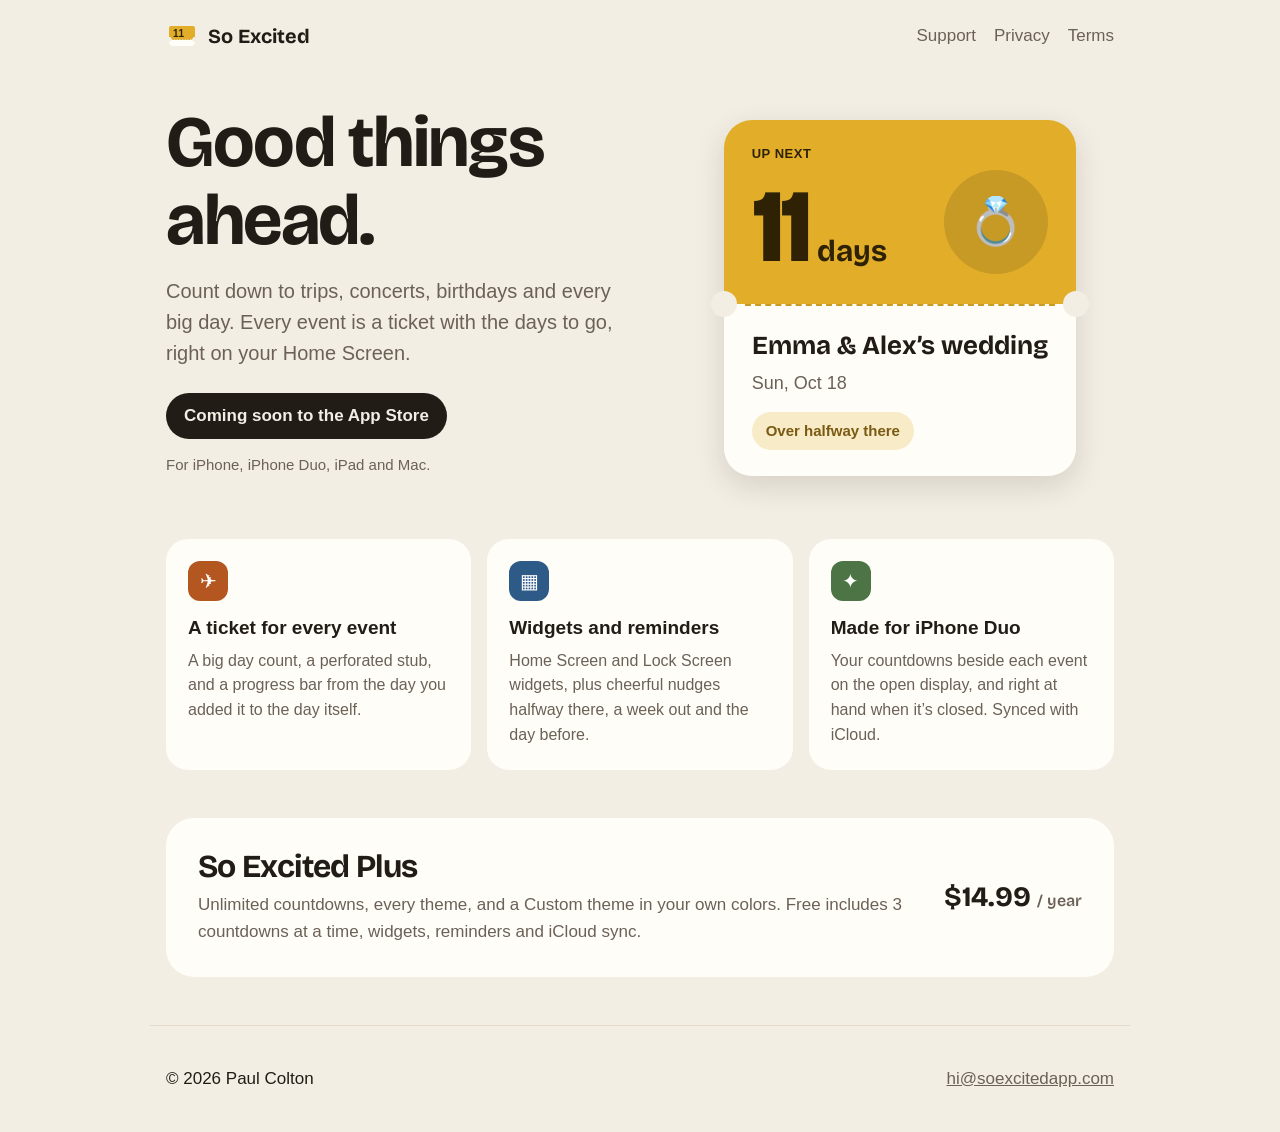
==== app/index.html @ 6250735d "Add the So Excited site: home, privacy, terms and support Co-Authored-By: Claude Opus 5.5 <noreply@a" ====
<!doctype html>
<html lang="en" data-redirect="1">
<head>
  <meta charset="utf-8">
  <title>So Excited</title>
  <!-- The link the app's share cards carry (soexcitedapp.com/app): the App
       Store once So Excited is on it, the site until then (see /store.js). -->
  <link rel="canonical" href="https://soexcitedapp.com/">
  <noscript><meta http-equiv="refresh" content="0; url=/"></noscript>
  <script src="/store.js"></script>
</head>
<body><p><a href="/">So Excited</a></p></body>
</html>
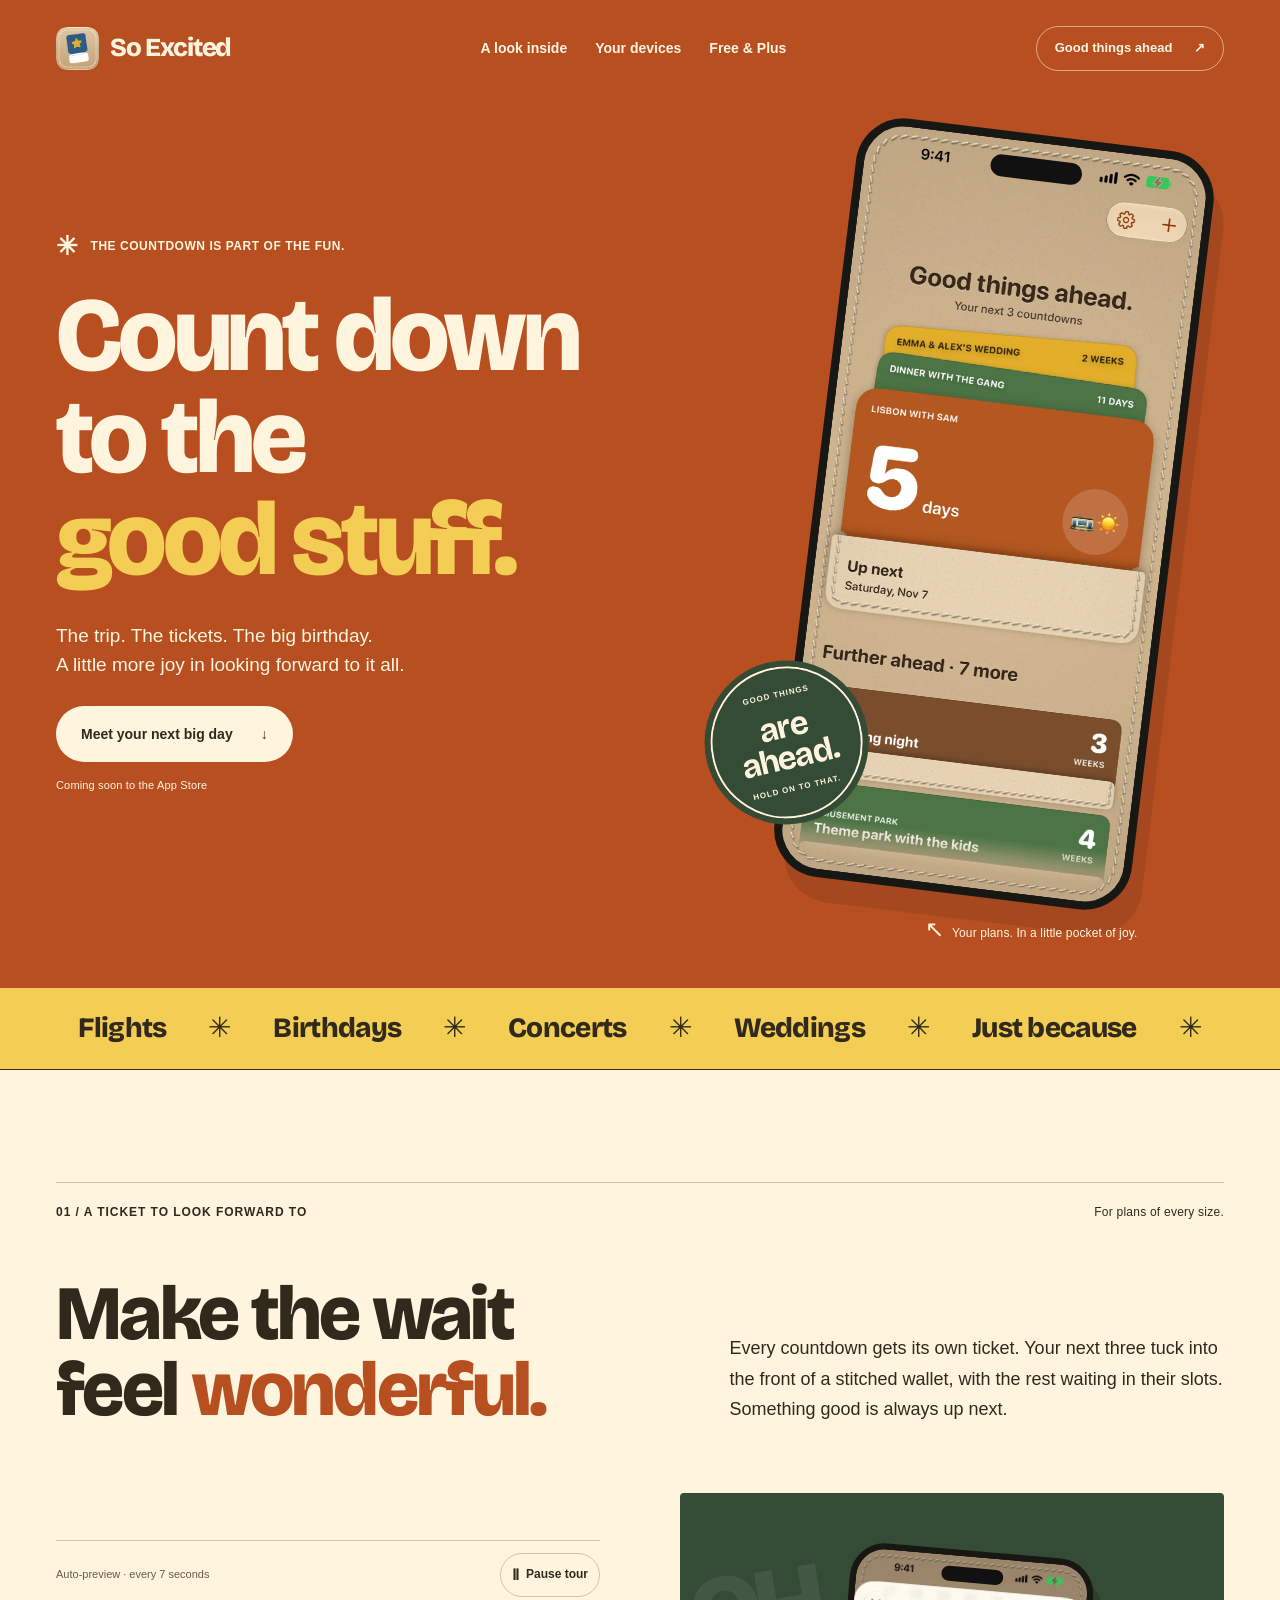
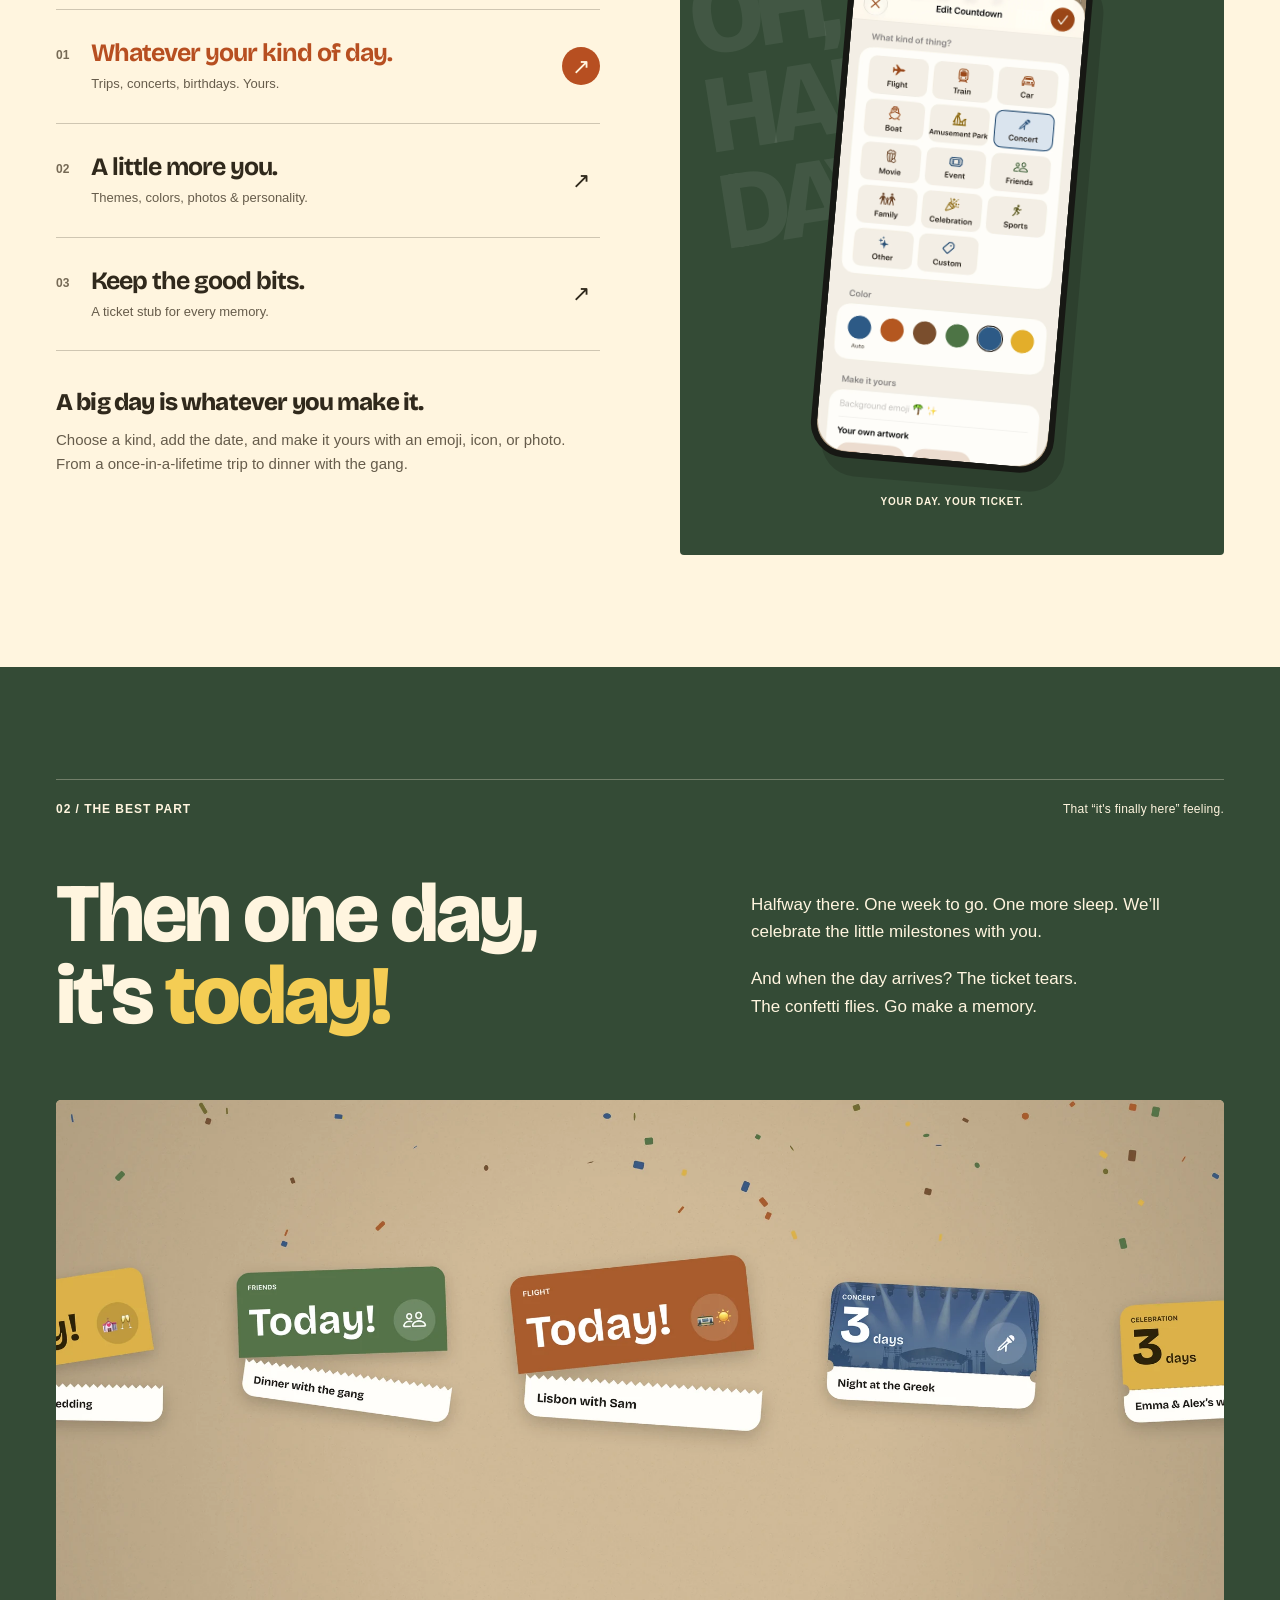
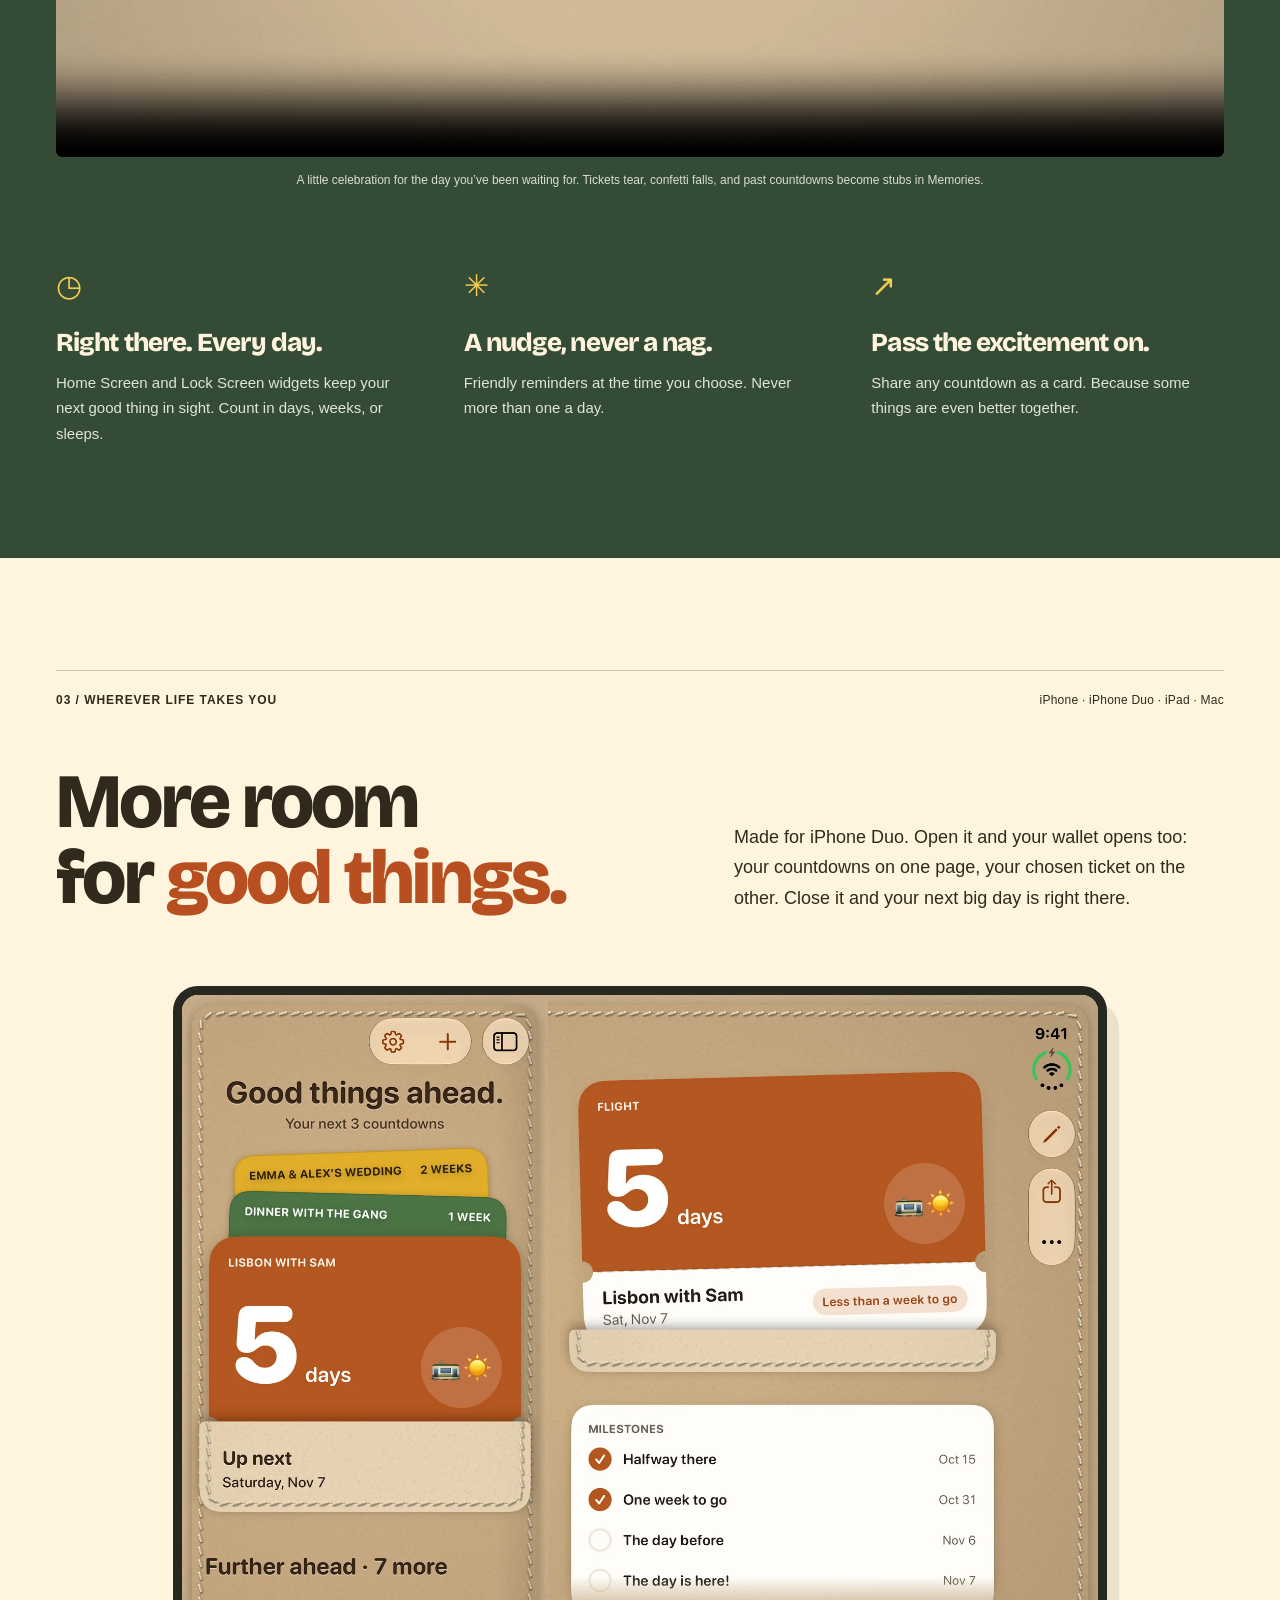
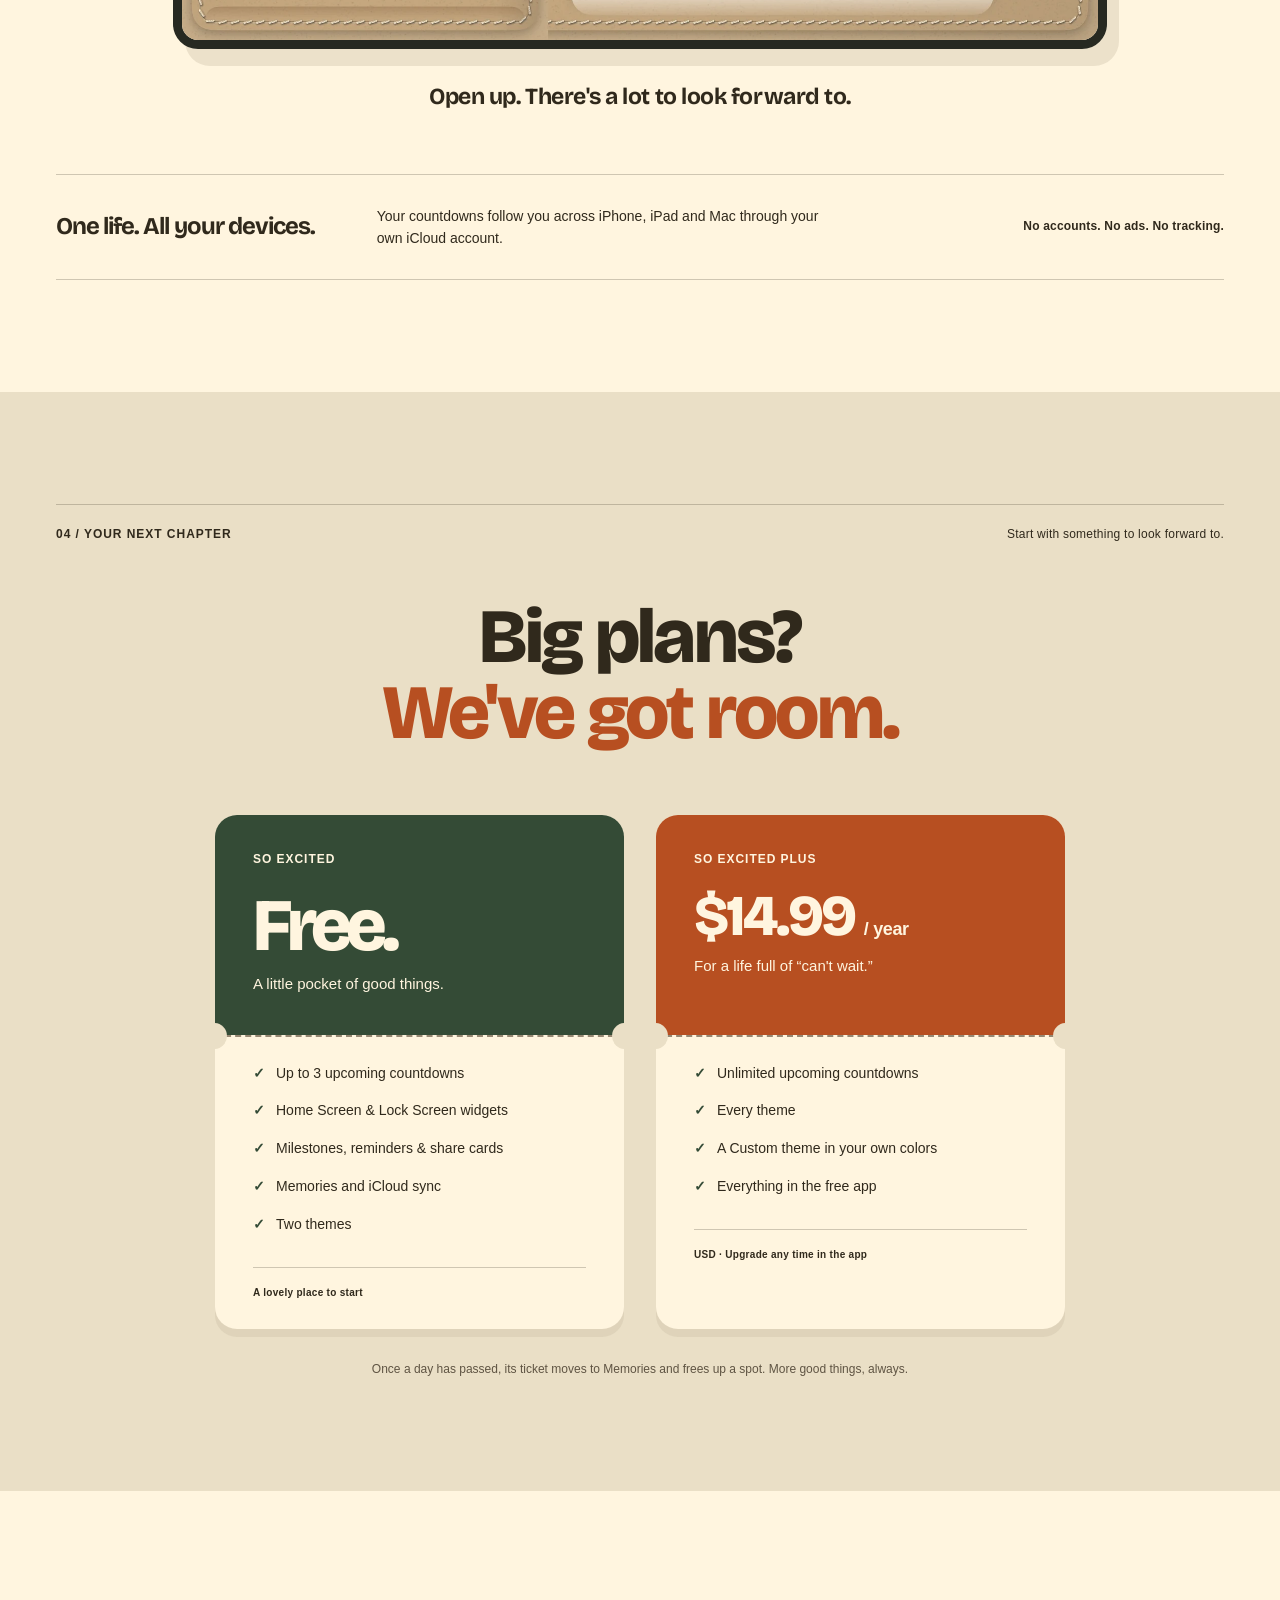
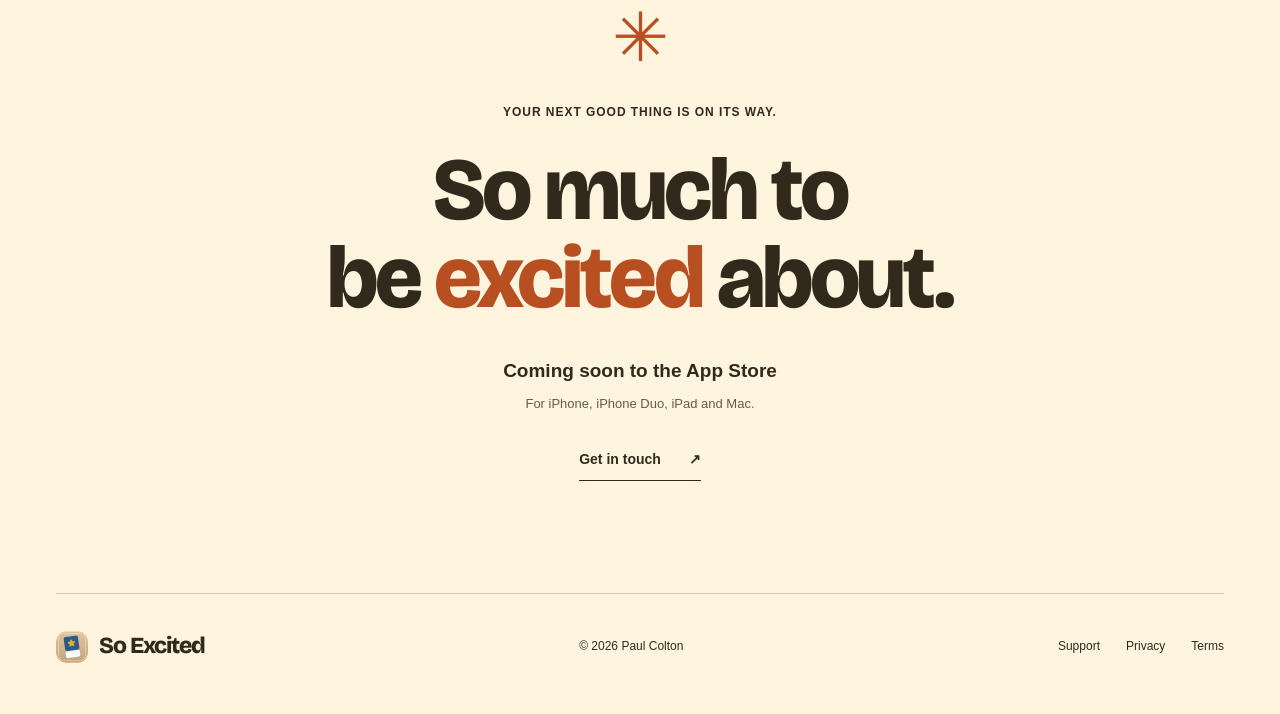
==== commit 58d93898: "Configure App Store release detection and fallback handling" ====
--- a/app/index.html
+++ b/app/index.html
@@ -7,7 +7,7 @@
        Store once So Excited is on it, the site until then (see /store.js). -->
   <link rel="canonical" href="https://soexcitedapp.com/">
   <noscript><meta http-equiv="refresh" content="0; url=/"></noscript>
-  <script src="/store.js"></script>
+  <script src="/store.js?v=20261012" defer></script>
 </head>
 <body><p><a href="/">So Excited</a></p></body>
 </html>
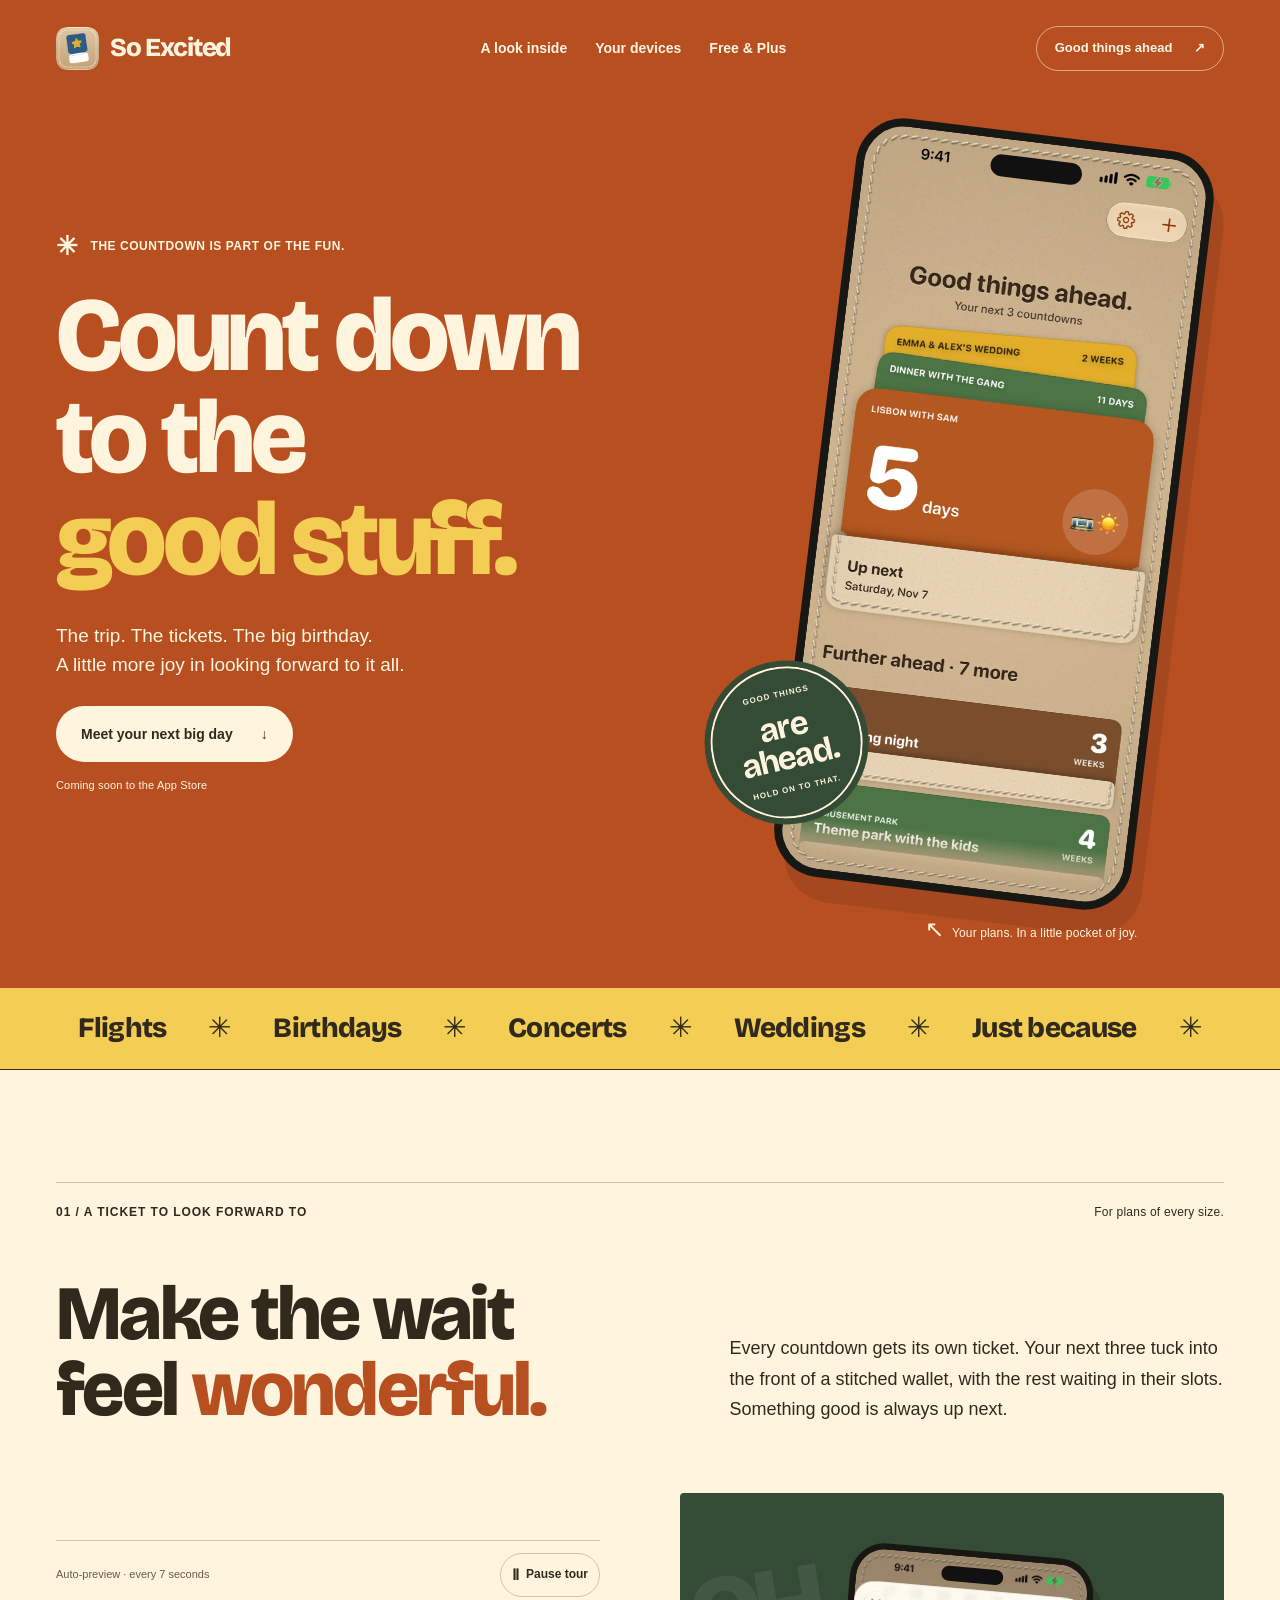
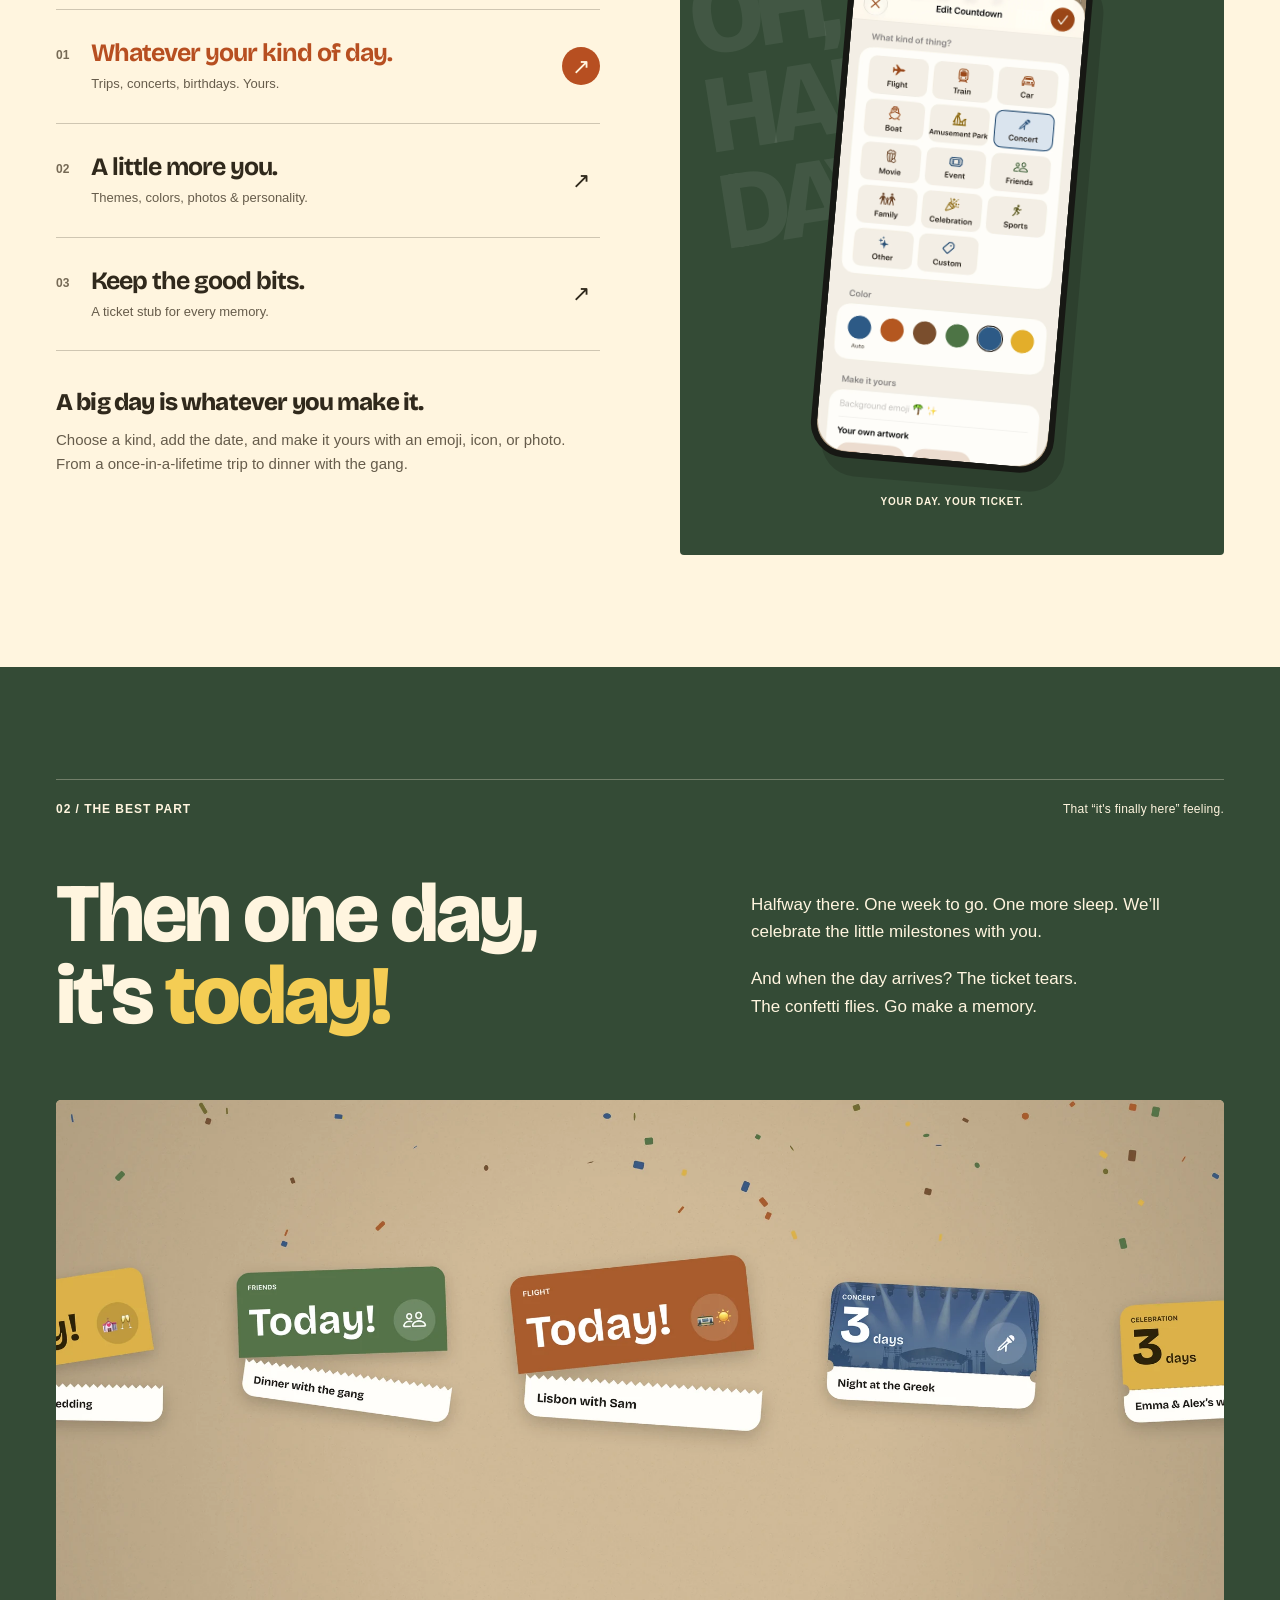
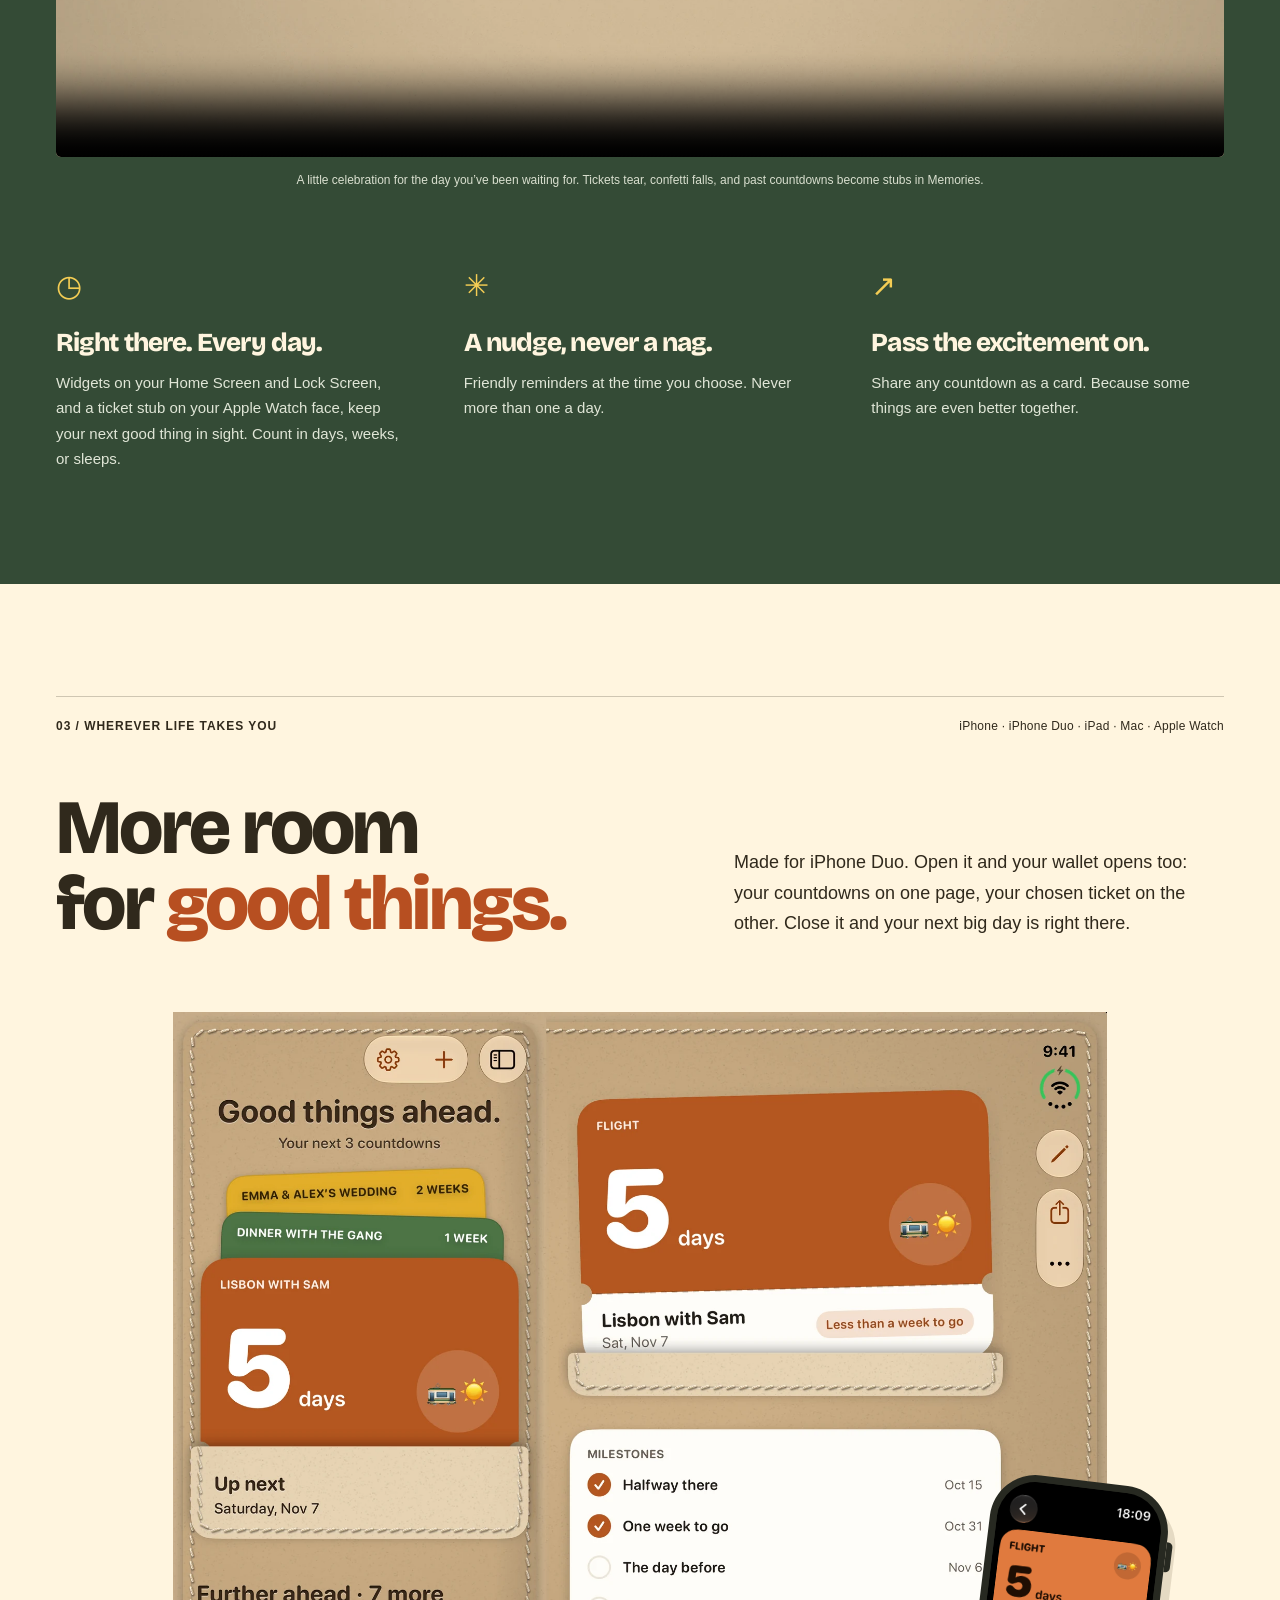
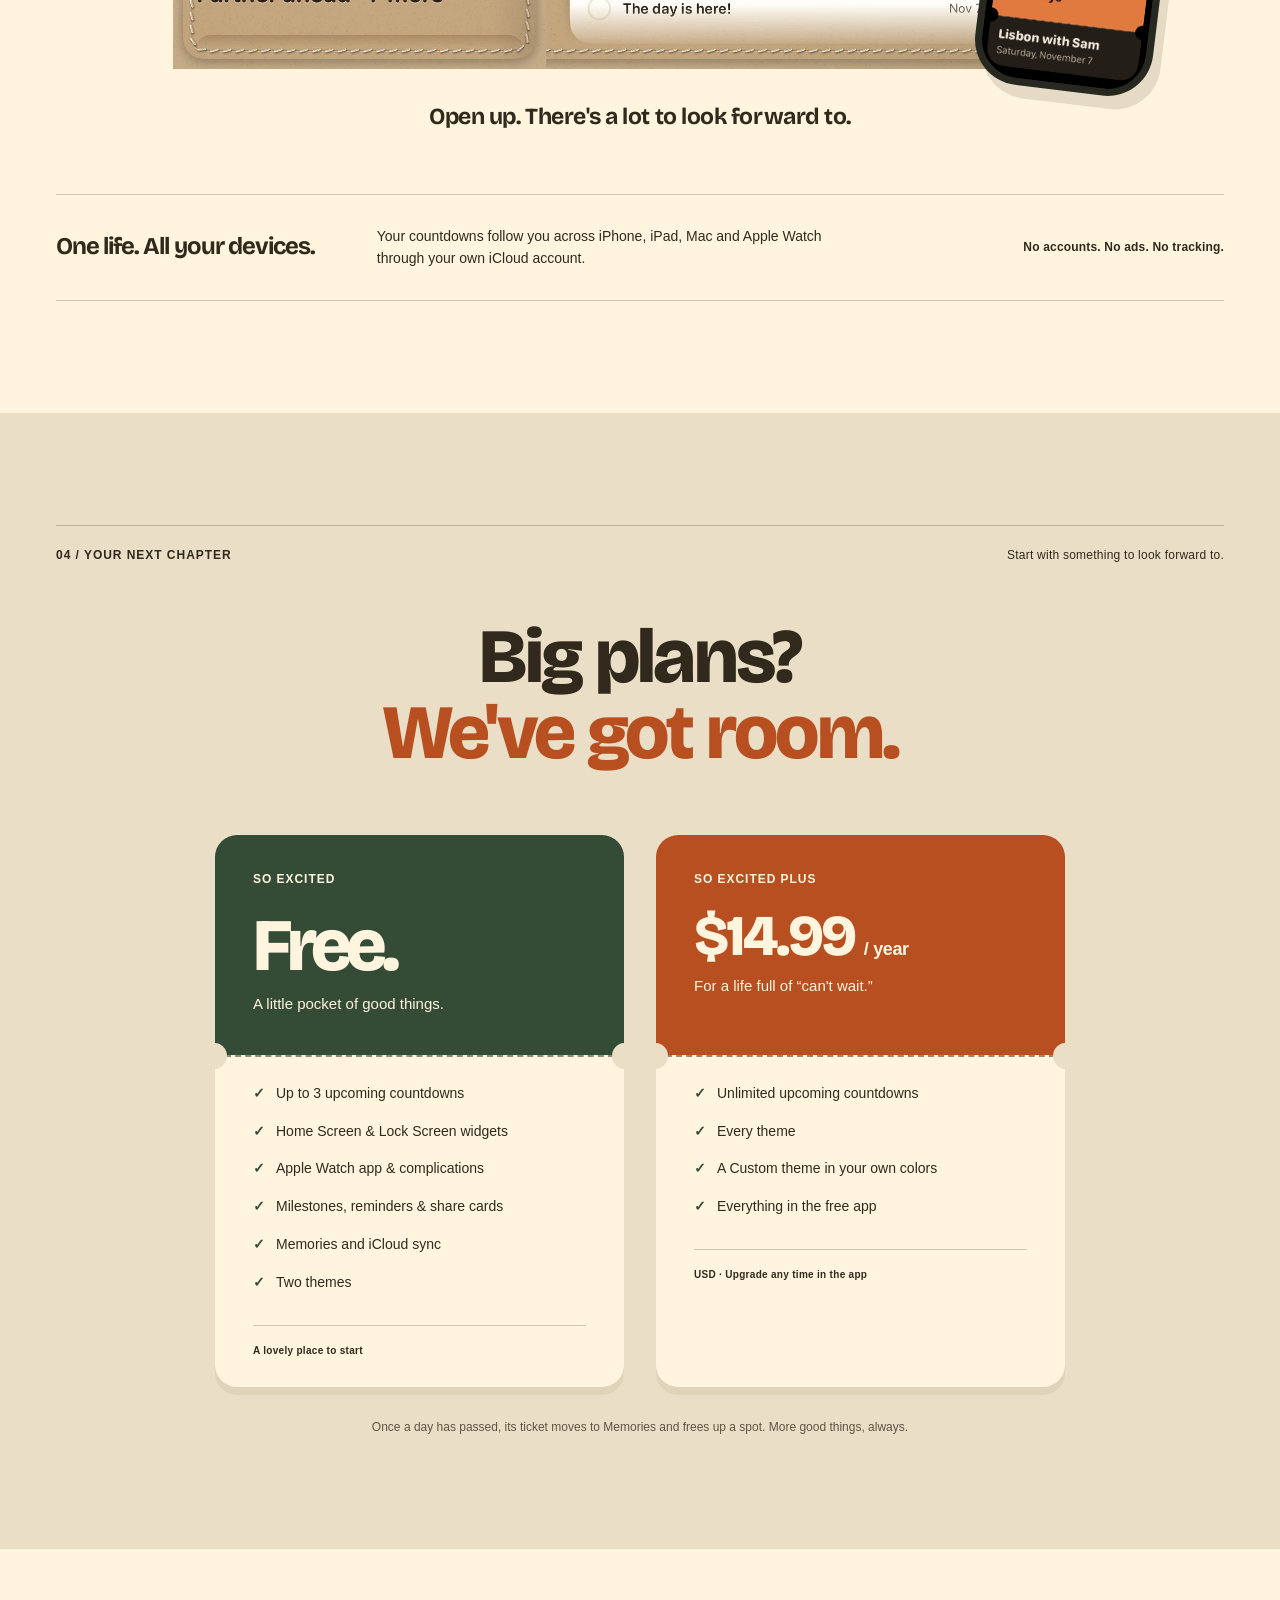
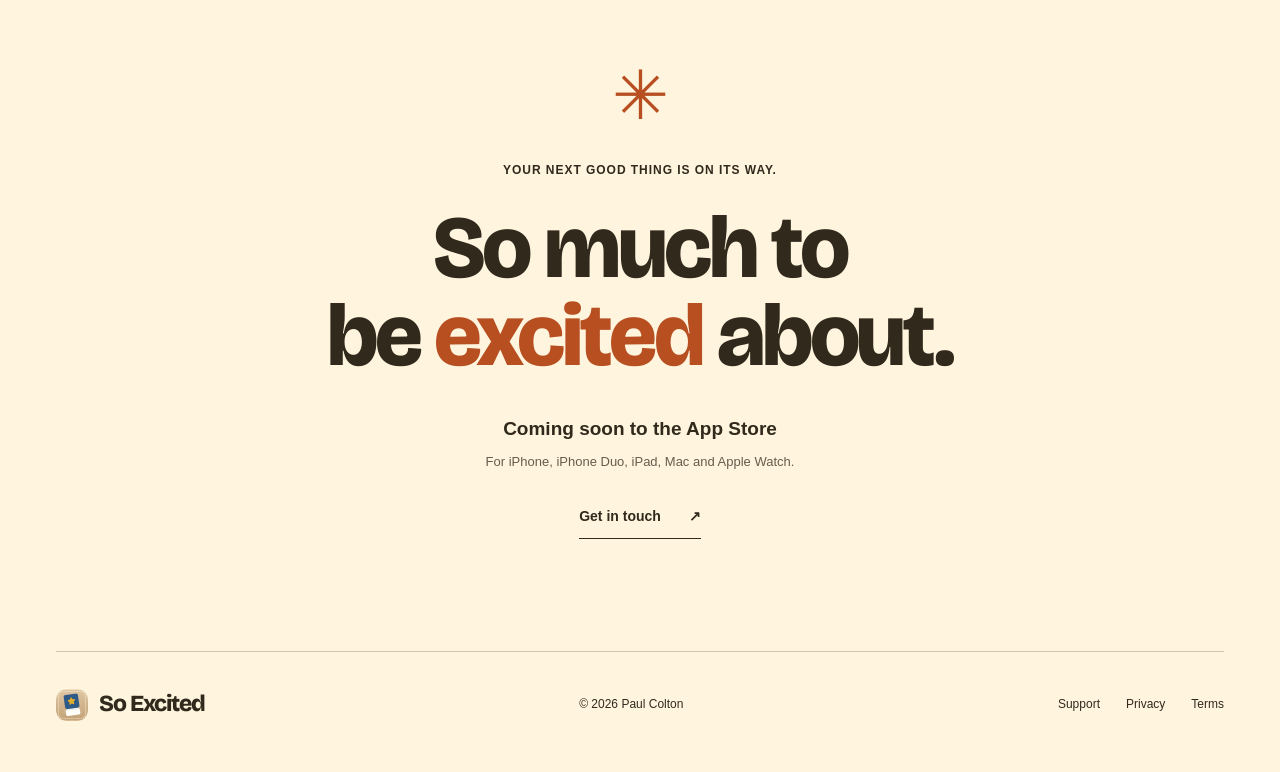
==== commit f478b9c1: "better socials previews" ====
--- a/app/index.html
+++ b/app/index.html
@@ -2,11 +2,30 @@
 <html lang="en" data-redirect="1">
 <head>
   <meta charset="utf-8">
-  <title>So Excited</title>
+  <title>So Excited — Count down to the good stuff.</title>
+  <meta name="viewport" content="width=device-width, initial-scale=1">
+  <meta name="description" content="A little more joy in the waiting. So Excited turns trips, birthdays, concerts and all your big days into beautiful countdown tickets.">
   <!-- The link the app's share cards carry (soexcitedapp.com/app): the App
        Store once So Excited is on it, the site until then (see /store.js). -->
+  <!-- Static sharing metadata: available to crawlers without JavaScript. -->
+  <meta property="og:type" content="website">
+  <meta property="og:site_name" content="So Excited">
+  <meta property="og:locale" content="en_US">
+  <meta property="og:url" content="https://soexcitedapp.com/app">
+  <meta property="og:title" content="So Excited — Count down to the good stuff.">
+  <meta property="og:description" content="A little more joy in the waiting. So Excited turns trips, birthdays, concerts and all your big days into beautiful countdown tickets.">
+  <meta property="og:image" content="https://soexcitedapp.com/media/social-preview.png">
+  <meta property="og:image:secure_url" content="https://soexcitedapp.com/media/social-preview.png">
+  <meta property="og:image:type" content="image/png">
+  <meta property="og:image:width" content="1200">
+  <meta property="og:image:height" content="630">
+  <meta property="og:image:alt" content="So Excited — Count down to the good stuff. Countdown tickets on iPhone Duo and Apple Watch.">
+  <meta name="twitter:card" content="summary_large_image">
+  <meta name="twitter:title" content="So Excited — Count down to the good stuff.">
+  <meta name="twitter:description" content="A little more joy in the waiting. So Excited turns trips, birthdays, concerts and all your big days into beautiful countdown tickets.">
+  <meta name="twitter:image" content="https://soexcitedapp.com/media/social-preview.png">
+  <meta name="twitter:image:alt" content="So Excited — Count down to the good stuff. Countdown tickets on iPhone Duo and Apple Watch.">
   <link rel="canonical" href="https://soexcitedapp.com/">
-  <noscript><meta http-equiv="refresh" content="0; url=/"></noscript>
   <script src="/store.js?v=20261012" defer></script>
 </head>
 <body><p><a href="/">So Excited</a></p></body>
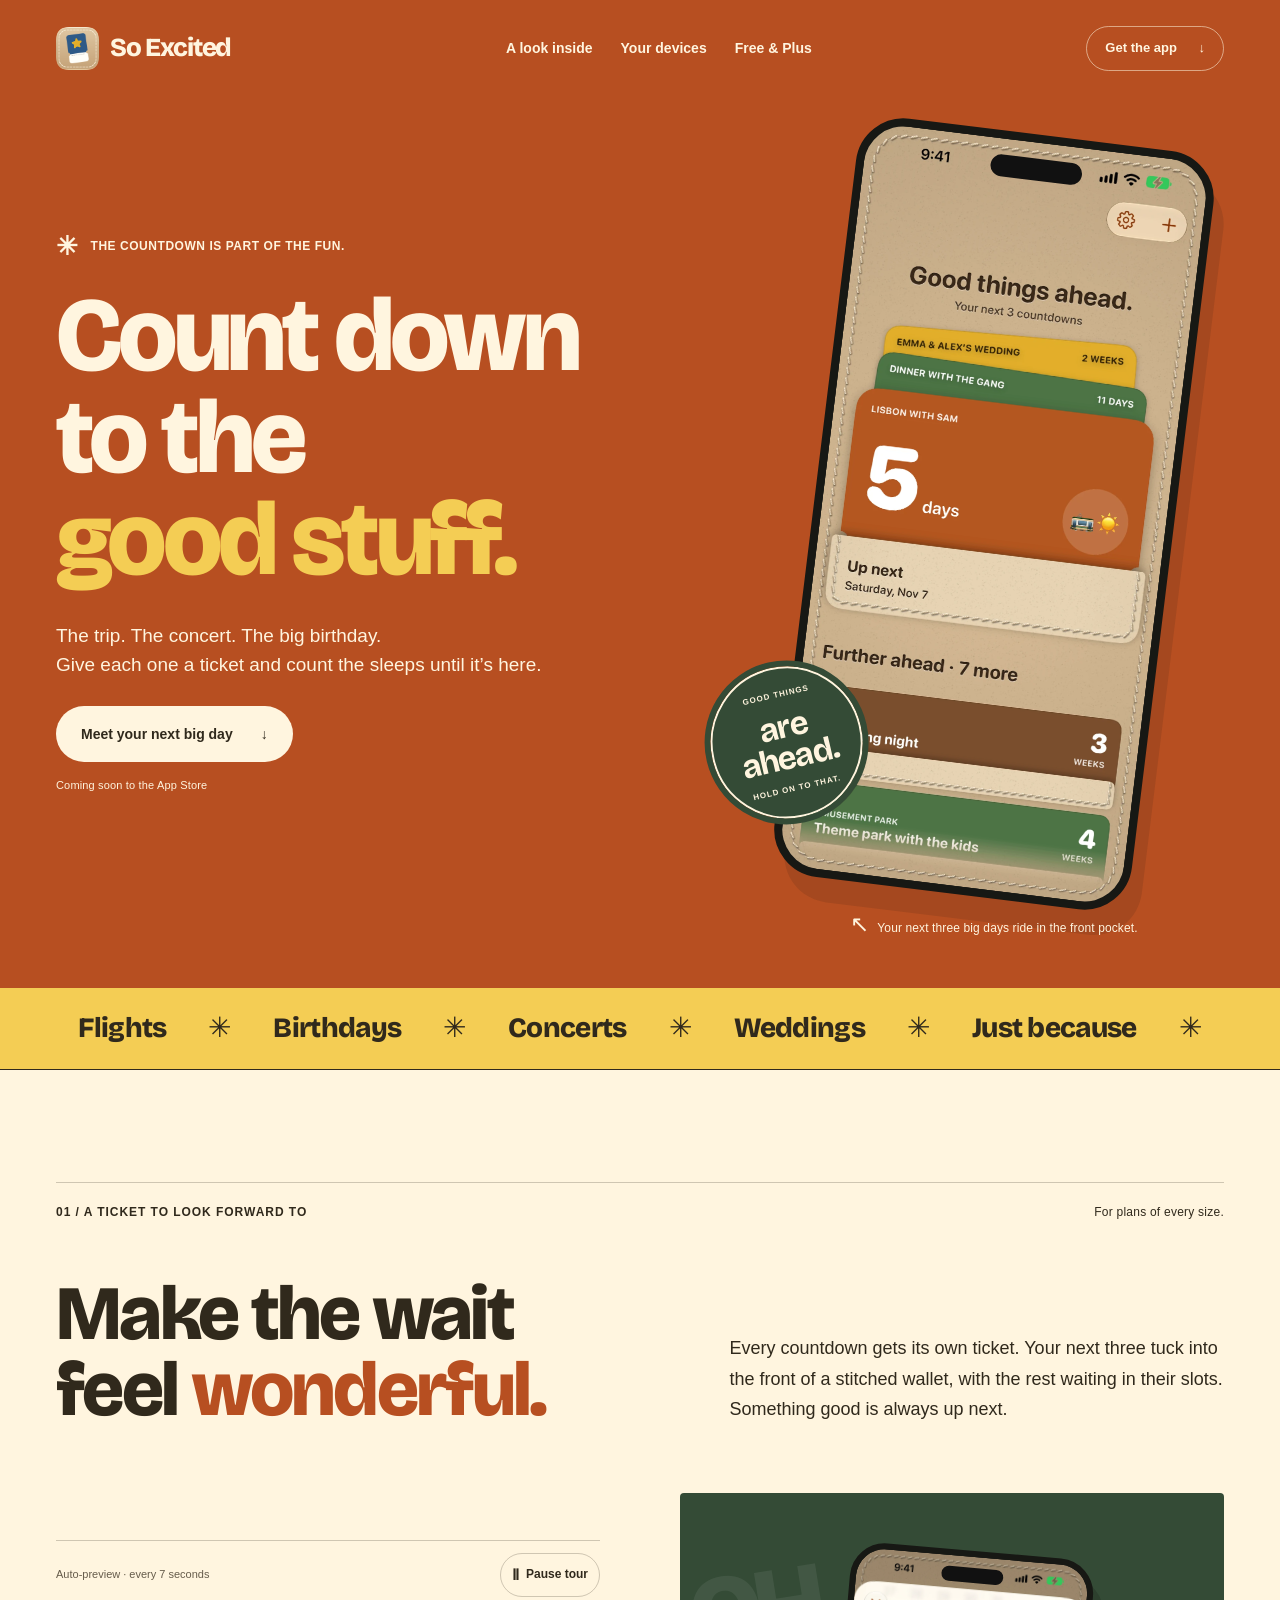
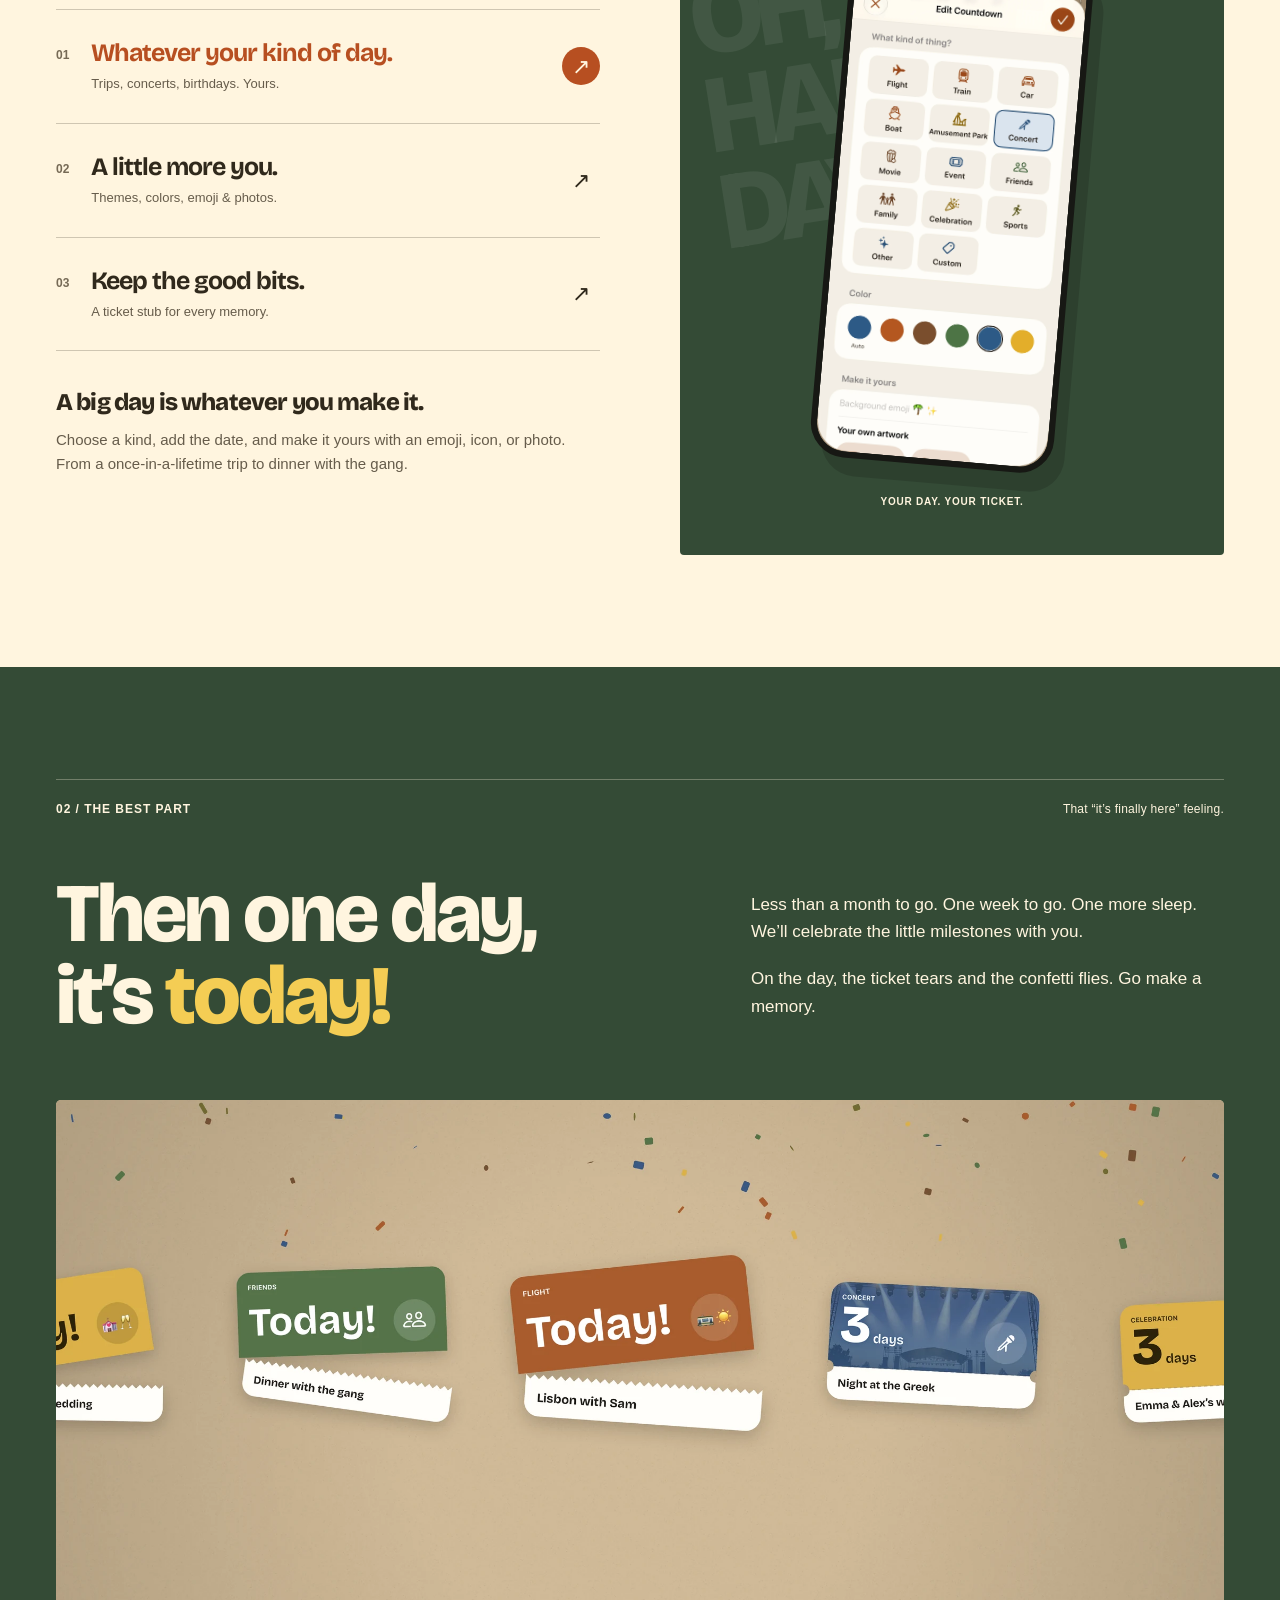
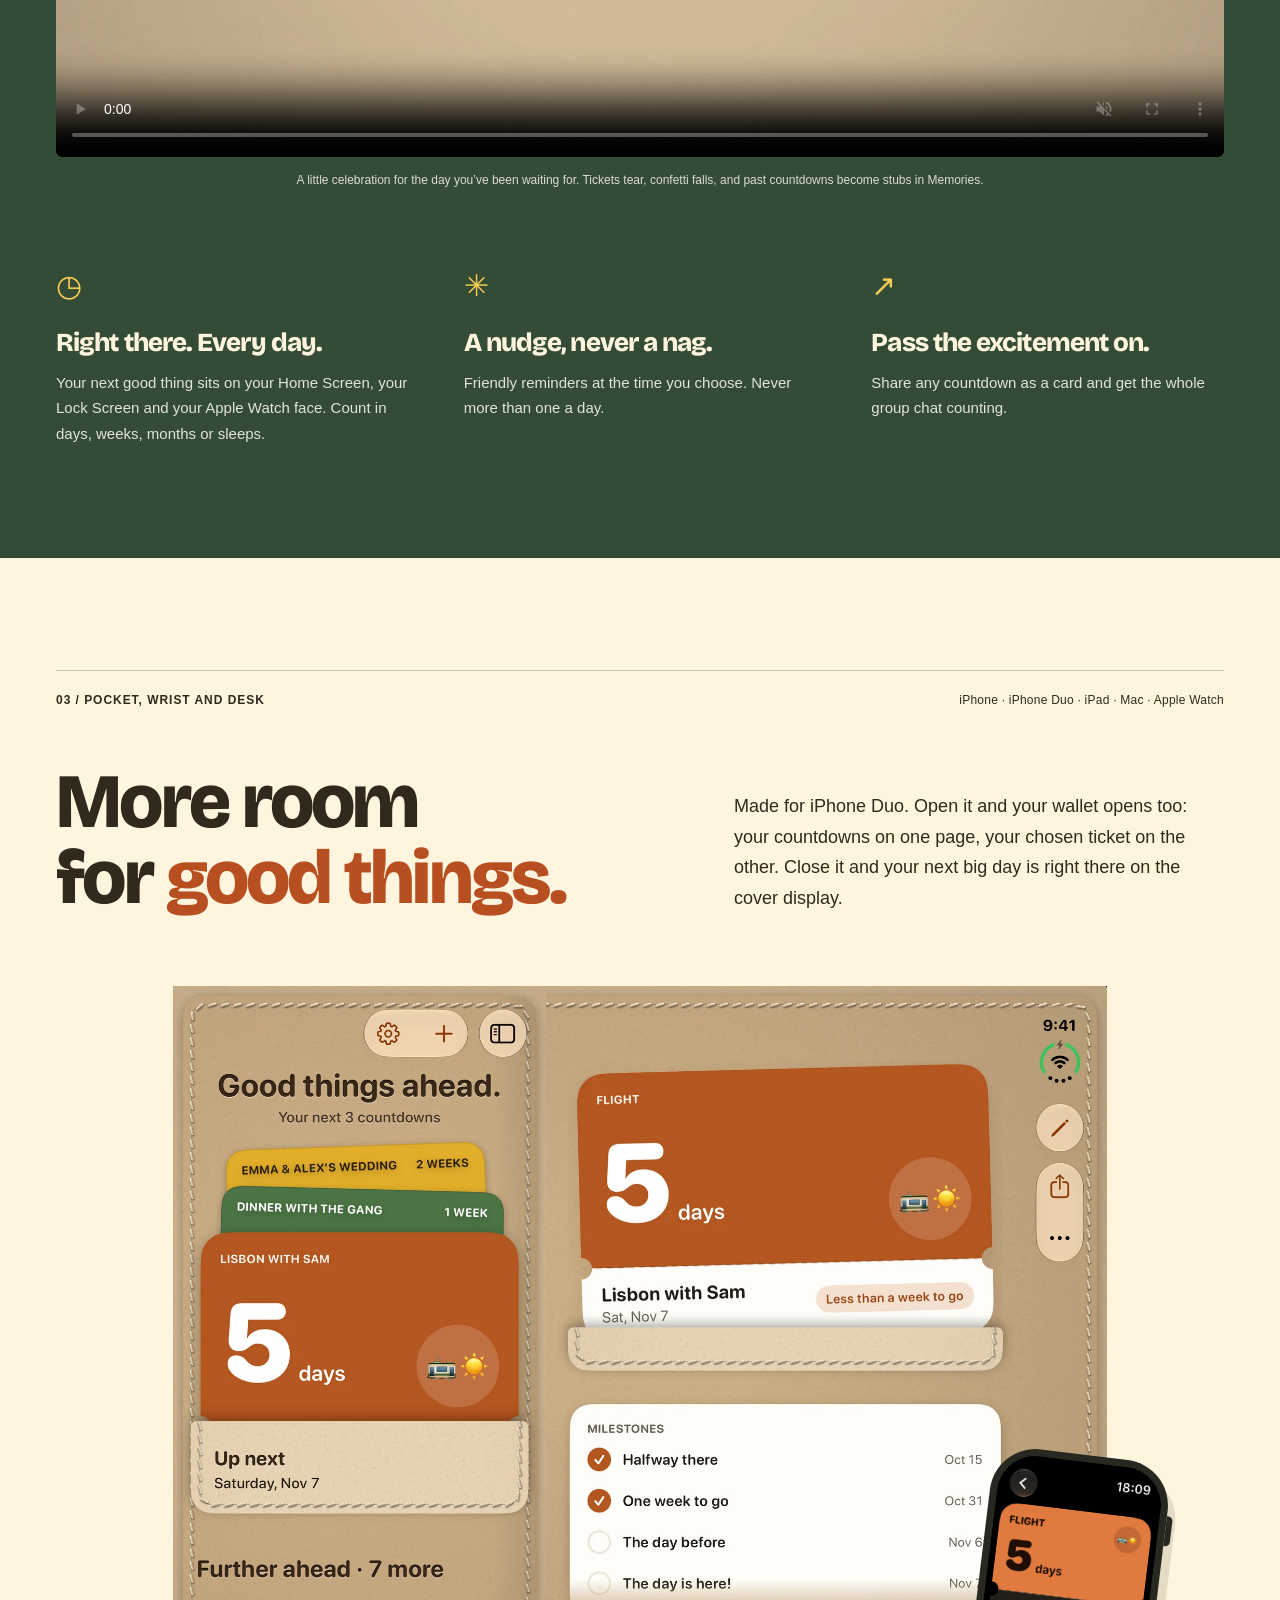
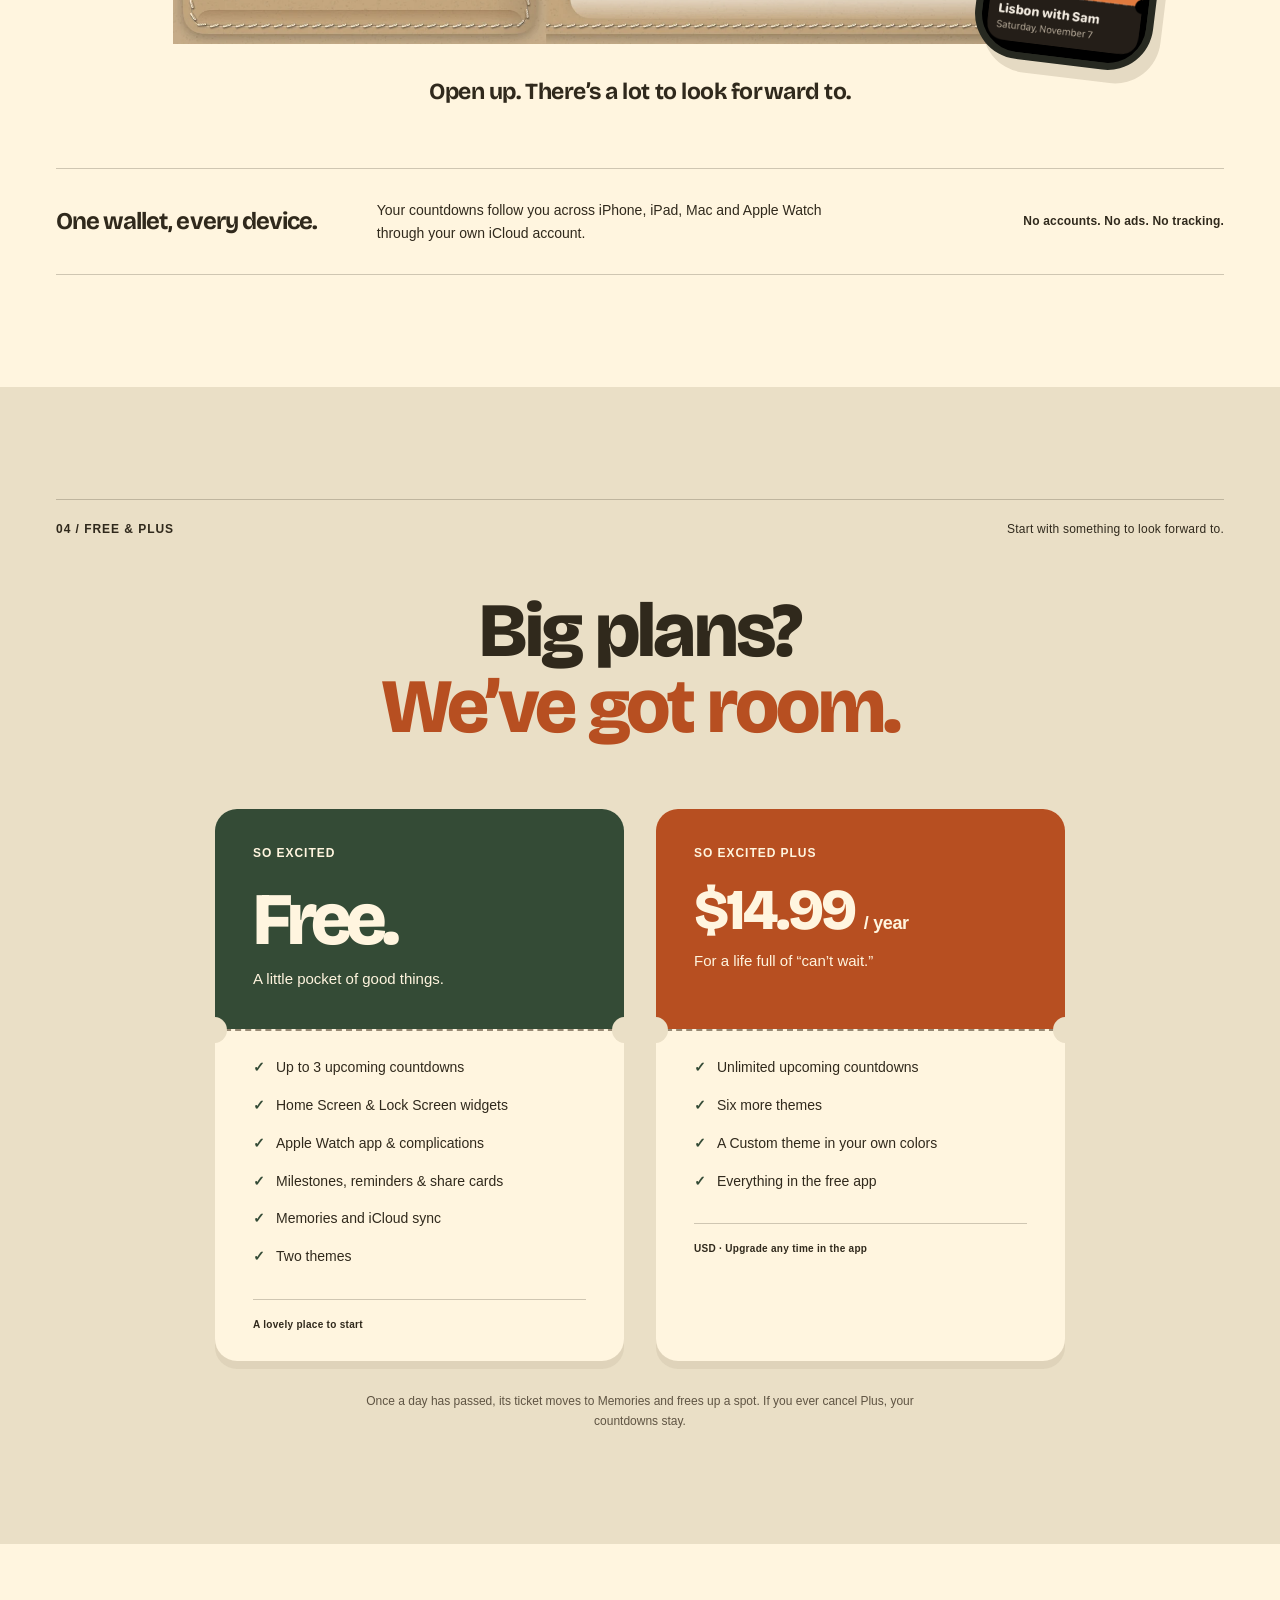
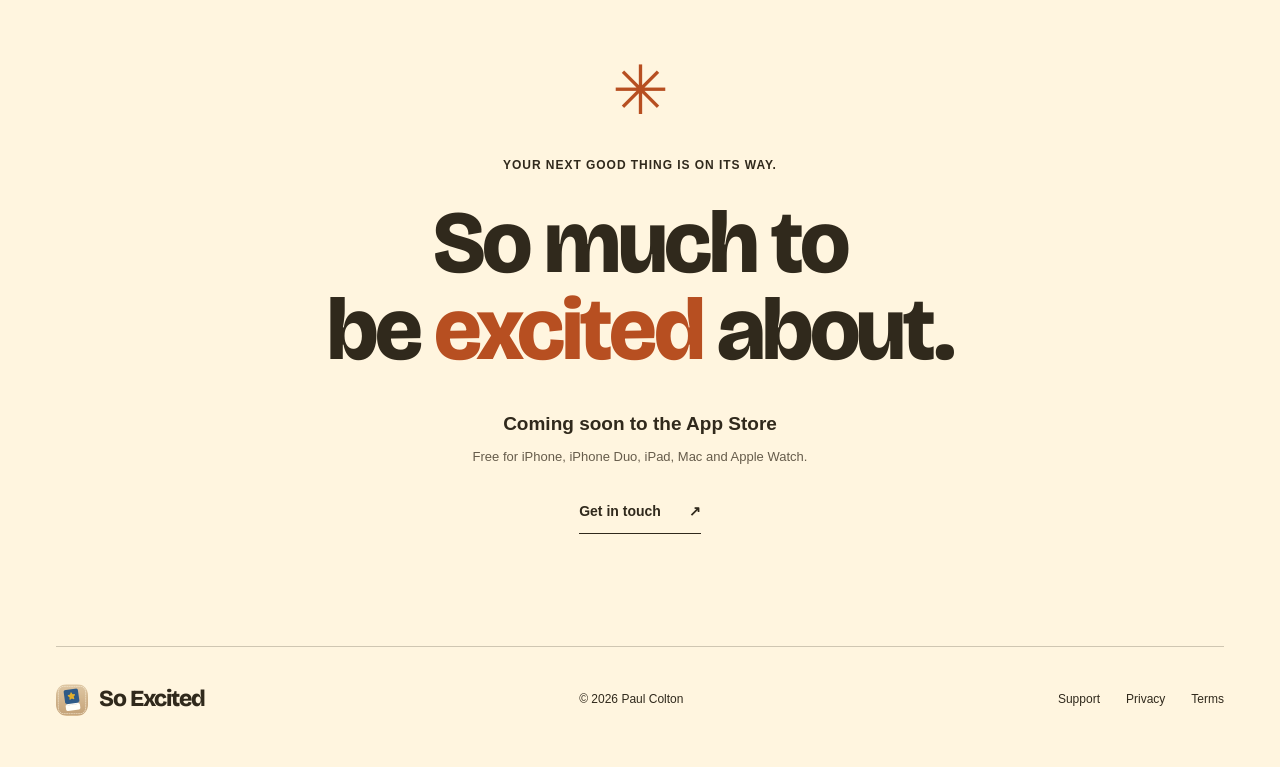
==== commit 6f89ab99: "Sharpen the site copy and match it to So Excited 1.1 - Drop the Halfway milestone and reminder, whic" ====
--- a/app/index.html
+++ b/app/index.html
@@ -4,7 +4,7 @@
   <meta charset="utf-8">
   <title>So Excited — Count down to the good stuff.</title>
   <meta name="viewport" content="width=device-width, initial-scale=1">
-  <meta name="description" content="A little more joy in the waiting. So Excited turns trips, birthdays, concerts and all your big days into beautiful countdown tickets.">
+  <meta name="description" content="So Excited turns trips, birthdays, concerts and weddings into countdown tickets that tear on the day. Free for iPhone, iPad, Mac and Apple Watch.">
   <!-- The link the app's share cards carry (soexcitedapp.com/app): the App
        Store once So Excited is on it, the site until then (see /store.js). -->
   <!-- Static sharing metadata: available to crawlers without JavaScript. -->
@@ -13,7 +13,7 @@
   <meta property="og:locale" content="en_US">
   <meta property="og:url" content="https://soexcitedapp.com/app">
   <meta property="og:title" content="So Excited — Count down to the good stuff.">
-  <meta property="og:description" content="A little more joy in the waiting. So Excited turns trips, birthdays, concerts and all your big days into beautiful countdown tickets.">
+  <meta property="og:description" content="So Excited turns trips, birthdays, concerts and weddings into countdown tickets that tear on the day. Free for iPhone, iPad, Mac and Apple Watch.">
   <meta property="og:image" content="https://soexcitedapp.com/media/social-preview.png">
   <meta property="og:image:secure_url" content="https://soexcitedapp.com/media/social-preview.png">
   <meta property="og:image:type" content="image/png">
@@ -22,7 +22,7 @@
   <meta property="og:image:alt" content="So Excited — Count down to the good stuff. Countdown tickets on iPhone Duo and Apple Watch.">
   <meta name="twitter:card" content="summary_large_image">
   <meta name="twitter:title" content="So Excited — Count down to the good stuff.">
-  <meta name="twitter:description" content="A little more joy in the waiting. So Excited turns trips, birthdays, concerts and all your big days into beautiful countdown tickets.">
+  <meta name="twitter:description" content="So Excited turns trips, birthdays, concerts and weddings into countdown tickets that tear on the day. Free for iPhone, iPad, Mac and Apple Watch.">
   <meta name="twitter:image" content="https://soexcitedapp.com/media/social-preview.png">
   <meta name="twitter:image:alt" content="So Excited — Count down to the good stuff. Countdown tickets on iPhone Duo and Apple Watch.">
   <link rel="canonical" href="https://soexcitedapp.com/">
